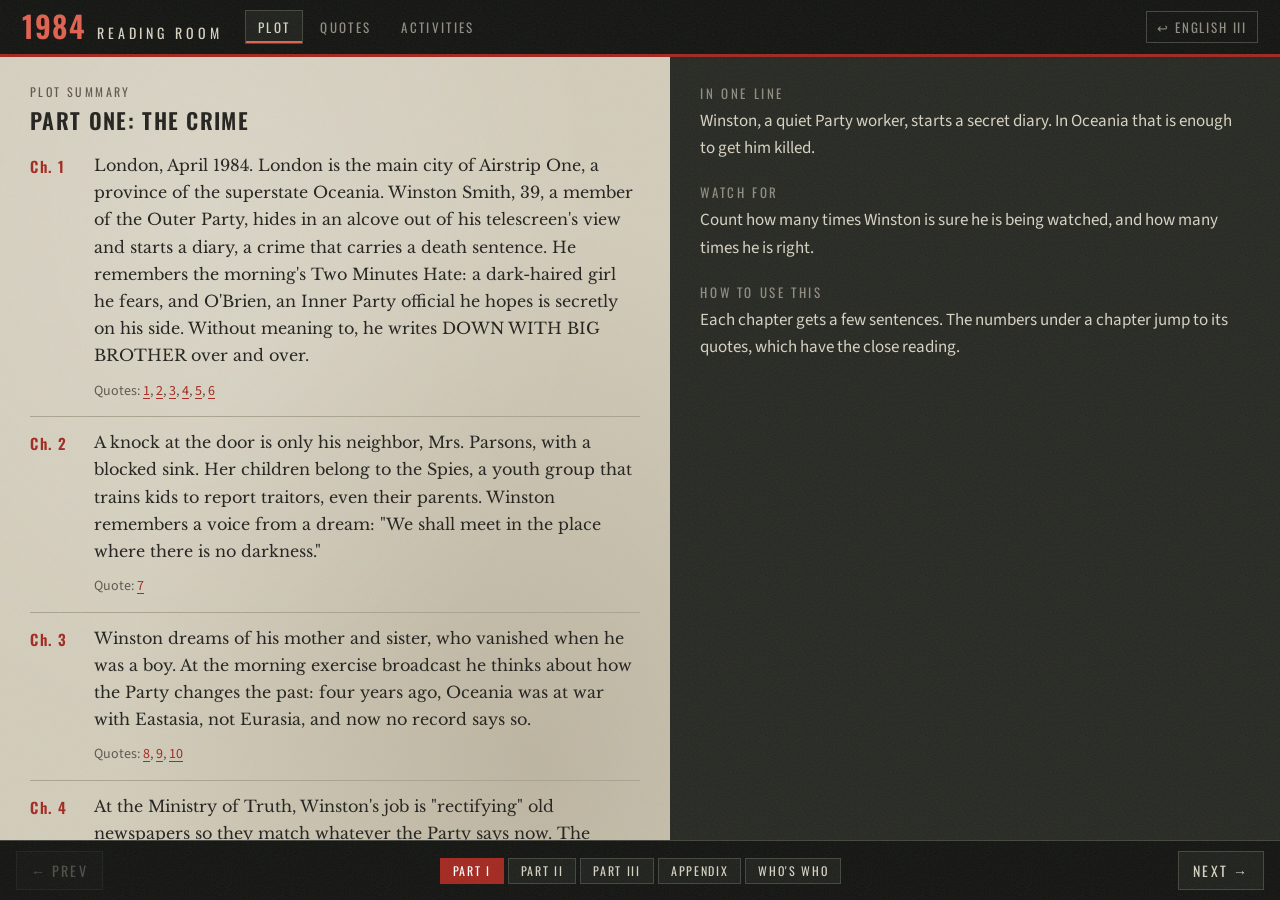
==== 1984/index.html @ 19bc7008 "English III: 1984 reading room as live 1984/index.html exactly as caseyenglish3.netlify.app serves i" ====
<!doctype html>
<html lang="en">
<head>
<meta charset="utf-8">
<meta name="viewport" content="width=device-width, initial-scale=1">
<title>1984: Reading Room</title>
<link rel="preconnect" href="https://fonts.googleapis.com">
<link rel="preconnect" href="https://fonts.gstatic.com" crossorigin>
<link href="https://fonts.googleapis.com/css2?family=Oswald:wght@400;600&family=Libre+Baskerville:ital@0;1&family=Source+Sans+3:wght@400;600&display=swap" rel="stylesheet">
<style>
  :root {
    --black: #121310;
    --dark: #1e201b;
    --panel: #262822;
    --rule: #43463d;
    --paper: #d3cdbb;
    --paper-lite: #e4dfd0;
    --paper-ink: #22211d;
    --paper-dim: #5c584c;
    --paper-rule: #aaa38f;
    --text: #d8d3c3;
    --muted: #8f8c80;
    --red: #a3271f;
    --red-lit: #e2604f;
    --steel: #8aa0ad;
    --ok: #3d6b45;
    --head: "Oswald", "Arial Narrow", Impact, sans-serif;
    --serif: "Libre Baskerville", Georgia, serif;
    --sans: "Source Sans 3", system-ui, sans-serif;
  }
  * { box-sizing: border-box; }
  html, body { margin: 0; height: 100%; }
  body {
    background: var(--black); color: var(--text); font-family: var(--sans);
    display: flex; flex-direction: column; height: 100vh; overflow: hidden;
  }
  body::after {
    content: ""; position: fixed; inset: 0; pointer-events: none; z-index: 10; opacity: .09;
    background-image: url("data:image/svg+xml,%3Csvg xmlns='http://www.w3.org/2000/svg' width='160' height='160'%3E%3Cfilter id='n'%3E%3CfeTurbulence type='fractalNoise' baseFrequency='.9' numOctaves='3' stitchTiles='stitch'/%3E%3C/filter%3E%3Crect width='100%25' height='100%25' filter='url(%23n)'/%3E%3C/svg%3E");
  }
  header {
    display: flex; align-items: center; gap: 10px 22px; flex-wrap: wrap;
    padding: 10px 22px; background: var(--black); border-bottom: 3px solid var(--red);
  }
  header h1 { margin: 0; display: flex; align-items: baseline; gap: 12px; font-weight: 400; }
  header h1 .yr { font: 600 30px/1 var(--head); color: var(--red-lit); letter-spacing: .04em; }
  header h1 .sub { font: 400 14px var(--head); letter-spacing: .28em; text-transform: uppercase; color: var(--text); }
  .tabs { display: flex; gap: 4px; }
  .tabs button {
    font: 400 13px var(--head); letter-spacing: .18em; text-transform: uppercase;
    color: var(--muted); background: none; border: 1px solid transparent; padding: 6px 12px; cursor: pointer;
  }
  .tabs button:hover { color: var(--text); }
  .tabs button[aria-selected="true"] { color: var(--text); border-color: var(--rule); background: var(--dark); box-shadow: inset 0 -2px 0 var(--red-lit); }
  header .loc { font: 400 14px var(--head); letter-spacing: .12em; text-transform: uppercase; color: var(--muted); }
  header .who { font: 400 14px var(--head); letter-spacing: .12em; text-transform: uppercase; color: var(--steel); }
  header .count { margin-left: auto; font: 400 14px var(--head); letter-spacing: .12em; color: var(--muted); }
  header .back { font: 400 13px var(--head); letter-spacing: .14em; text-transform: uppercase; color: var(--muted); text-decoration: none; border: 1px solid var(--rule); padding: 5px 10px; }
  header .back:hover { color: var(--text); border-color: var(--red-lit); }
  main { flex: 1; min-height: 0; display: grid; grid-template-columns: 1.1fr 1fr; }
  .col { overflow-y: auto; padding: 26px 30px; }
  .left {
    background: var(--paper); color: var(--paper-ink);
    background-image: radial-gradient(ellipse at 30% 20%, rgba(255,255,255,.18), transparent 60%),
                      radial-gradient(ellipse at 80% 90%, rgba(90,70,40,.18), transparent 55%);
    font-family: var(--serif); font-size: 17.5px; line-height: 1.75;
  }
  .left p { margin: 0 0 14px; }
  .left blockquote { margin: 0 0 14px 20px; padding-left: 14px; border-left: 3px solid var(--paper-rule); font-style: italic; }
  .left h2 { font: 600 22px var(--head); letter-spacing: .06em; text-transform: uppercase; margin: 0 0 16px; color: var(--paper-ink); }
  .left .kicker { font: 400 12px var(--head); letter-spacing: .2em; text-transform: uppercase; color: var(--paper-dim); margin: 0 0 4px; }
  .left .ref { color: var(--red); }
  .screen {
    position: relative; margin: 0 auto 22px; width: fit-content; max-width: 100%;
    padding: 12px; background: #181915; border-radius: 14px;
    box-shadow: inset 0 0 0 2px #33352e, 0 6px 18px rgba(0,0,0,.35);
  }
  .screen img { display: block; max-width: 100%; max-height: 38vh; border-radius: 8px; }
  .screen::after {
    content: ""; position: absolute; inset: 12px; border-radius: 8px; pointer-events: none;
    background: repeating-linear-gradient(to bottom, rgba(0,0,0,.10) 0 1px, transparent 1px 3px);
    box-shadow: inset 0 0 40px rgba(0,0,0,.45);
  }
  /* plot */
  .chap { display: grid; grid-template-columns: 52px 1fr; gap: 0 12px; padding: 12px 0; border-top: 1px solid var(--paper-rule); }
  .chap:first-of-type { border-top: 0; padding-top: 0; }
  .chap .cn { font: 600 15px var(--head); letter-spacing: .1em; color: var(--red); padding-top: 3px; }
  .chap p { margin: 0 0 4px; font-size: 16px; line-height: 1.7; }
  .chap .qs { font-family: var(--sans); font-size: 14px; color: var(--paper-dim); }
  .ppl dt { font: 600 15px var(--head); letter-spacing: .08em; text-transform: uppercase; margin-top: 12px; }
  .ppl dd { margin: 0; font-size: 16px; line-height: 1.6; }
  /* activities */
  .circle { display: block; margin: -6px auto 6px; width: 100%; max-width: 205px; height: auto; }
  .circle .node { cursor: pointer; }
  .circle .node circle { fill: var(--paper-lite); stroke: var(--paper-dim); stroke-width: 1.5; }
  .circle .node.done circle { fill: #c9c2ae; }
  .circle .node.on circle { fill: var(--red); stroke: var(--red); }
  .circle .node text { font: 600 12px var(--head); fill: var(--paper-ink); letter-spacing: .06em; pointer-events: none; }
  .circle .node.on text.num { fill: #fff; }
  .circle .axis { font: 400 10px var(--head); letter-spacing: .2em; fill: var(--paper-dim); }
  .card { background: var(--paper-lite); border: 1px solid var(--paper-rule); padding: 12px 16px; margin-bottom: 12px; }
  .card h3 { font: 600 18px var(--head); letter-spacing: .08em; text-transform: uppercase; margin: 0 0 4px; }
  .card .plain { font-family: var(--sans); font-size: 15px; color: var(--paper-dim); margin: 0 0 10px; }
  .card .prompt { font-size: 16px; margin: 0 0 8px; }
  textarea, input[type="text"] {
    width: 100%; font: 16px/1.5 var(--sans); color: var(--paper-ink); background: #f3efe4;
    border: 1px solid var(--paper-rule); padding: 8px 10px; border-radius: 0;
  }
  textarea { min-height: 76px; resize: vertical; }
  .row { display: flex; gap: 8px; align-items: center; flex-wrap: wrap; margin-top: 8px; }
  .btn {
    font: 400 13px var(--head); letter-spacing: .14em; text-transform: uppercase;
    color: var(--paper-ink); background: transparent; border: 1px solid var(--paper-ink); padding: 6px 12px; cursor: pointer;
  }
  .btn:hover { background: var(--paper-ink); color: var(--paper-lite); }
  .reveal { font-size: 15.5px; line-height: 1.65; border-left: 3px solid var(--red); padding: 4px 0 4px 12px; margin-top: 10px; }
  .fb { font-family: var(--sans); font-size: 15px; }
  .fb.ok { color: var(--ok); font-weight: 600; }
  .fb.no { color: var(--red); }
  .en { font-style: italic; margin: 0 0 6px; }
  .copied { font-family: var(--sans); font-size: 14px; color: var(--ok); }
  /* notes */
  .notes { background: var(--panel); font-size: 17px; line-height: 1.6; }
  .note { margin-bottom: 20px; }
  .note h2 { font: 400 13px var(--head); letter-spacing: .2em; text-transform: uppercase; color: var(--muted); margin: 0 0 5px; }
  .note p { margin: 0 0 8px; }
  .note em, .note b { color: #ece7d6; }
  .note.lens { border-left: 3px solid var(--steel); padding-left: 14px; }
  .note.lens h2 { color: var(--steel); }
  .note.extra blockquote { margin: 6px 0 8px; padding: 2px 0 2px 14px; border-left: 3px solid var(--rule); font-family: var(--serif); font-size: 15px; line-height: 1.7; }
  .note dl { margin: 0; }
  .note dt { font-weight: 600; color: #ece7d6; margin-top: 8px; }
  .note dd { margin: 0; }
  .go { display: block; border: 1px solid var(--rule); padding: 10px 14px; margin-bottom: 10px; color: var(--text); text-decoration: none; }
  .go:hover { border-color: var(--red-lit); }
  .go b { display: block; font: 400 14px var(--head); letter-spacing: .12em; text-transform: uppercase; color: var(--red-lit); margin-bottom: 2px; }
  .go span { font-size: 15.5px; }
  .ref {
    color: var(--red-lit); background: none; border: 0; padding: 0; font: inherit;
    cursor: pointer; text-decoration: underline; text-underline-offset: 3px;
  }
  nav {
    display: flex; align-items: center; gap: 12px; padding: 10px 16px;
    background: var(--black); border-top: 1px solid var(--rule);
  }
  nav .step {
    font: 400 14px var(--head); letter-spacing: .15em; text-transform: uppercase;
    padding: 8px 14px; color: var(--text); background: var(--dark); border: 1px solid var(--rule); cursor: pointer;
  }
  nav .step:hover:not(:disabled) { border-color: var(--red-lit); }
  nav .step:disabled { opacity: .3; cursor: default; }
  .strip { flex: 1; display: flex; flex-wrap: wrap; gap: 6px 14px; justify-content: center; }
  .strip .grp { display: flex; flex-wrap: wrap; gap: 4px; align-items: center; }
  .strip .part { font: 400 11px var(--head); letter-spacing: .18em; text-transform: uppercase; color: var(--muted); margin-right: 4px; }
  .strip button {
    min-width: 28px; height: 26px; font: 400 12px var(--head); color: var(--text);
    border: 1px solid var(--rule); background: var(--dark); cursor: pointer; padding: 0 6px;
  }
  .strip button.wide { padding: 0 12px; letter-spacing: .14em; text-transform: uppercase; }
  .strip button:hover { border-color: var(--red-lit); }
  .strip button[aria-current="true"] { background: var(--red); border-color: var(--red); color: #fff; }
  .strip button.has-img { box-shadow: inset 0 -2px 0 var(--steel); }
  button:focus-visible, a:focus-visible, textarea:focus-visible, input:focus-visible { outline: 2px solid var(--red-lit); outline-offset: 2px; }
  @media (max-width: 800px) {
    body { height: auto; overflow: auto; }
    .circle { max-width: 300px; }
    header { padding: 10px 16px; gap: 6px 14px; }
    .tabs { order: 5; flex-basis: 100%; }
    main { grid-template-columns: 1fr; }
    .col { overflow: visible; padding: 20px 16px; }
    .left { font-size: 16.5px; }
    .screen img { max-height: none; }
    nav { flex-wrap: wrap; }
    .strip { order: 3; flex-basis: 100%; }
    nav .next { margin-left: auto; }
  }
</style>
</head>
<body>
<header>
  <h1><span class="yr">1984</span><span class="sub">Reading Room</span></h1>
  <div class="tabs" role="tablist">
    <button role="tab" data-view="plot">Plot</button>
    <button role="tab" data-view="quotes">Quotes</button>
    <button role="tab" data-view="acts">Activities</button>
  </div>
  <span class="loc" id="loc"></span>
  <span class="who" id="who"></span>
  <span class="count" id="count"></span>
  <a class="back" href="../">&#8617; English III</a>
</header>
<main>
  <section class="col left" id="left" aria-live="polite"></section>
  <section class="col notes" id="notes"></section>
</main>
<nav>
  <button class="step prev" id="prev">&larr; Prev</button>
  <div class="strip" id="strip"></div>
  <button class="step next" id="next">Next &rarr;</button>
</nav>

<script>
const P1 = "Part One", P2 = "Part Two", P3 = "Part Three";
const Q = [
{ part: P1, loc: "Part One, Chapter 1",
  q: [`It was a bright cold day in April, and the clocks were striking thirteen. Winston Smith, his chin nuzzled into his breast in an effort to escape the vile wind, slipped quickly through the glass doors of Victory Mansions, though not quickly enough to prevent a swirl of gritty dust from entering along with him.`],
  ctx: `The novel's first sentence. Clocks in 1940s Britain struck up to twelve, so a clock striking thirteen tells you on line one that something is wrong. "Smith" is the most common surname in England: Winston is an everyman. Orwell's working title was <em>The Last Man in Europe</em>.`,
  think: `April is the month of spring and new life. Chaucer opens <em>The Canterbury Tales</em> with April showers and people setting out on pilgrimage. Orwell's April is "cold," with a "vile wind" and "gritty dust." What is he promising you about this story?`,
  see: [2, 37] },

{ part: P1, loc: "Part One, Chapter 1",
  q: [`The hallway smelt of boiled cabbage and old rag mats. At one end of it a coloured poster, too large for indoor display, had been tacked to the wall. It depicted simply an enormous face, more than a metre wide: the face of a man of about forty-five, with a heavy black moustache and ruggedly handsome features.`],
  ctx: `This is Big Brother. A line later we learn the caption: BIG BROTHER IS WATCHING YOU. The eyes seem to follow you wherever you stand. Many readers see Stalin in the heavy black moustache.`,
  think: `Notice the two halves: a hallway that stinks of cabbage, and a giant handsome face. "Ruggedly handsome" is the poster's own sales pitch leaking into the narration. No one in the novel ever meets Big Brother. What does a leader need, if he only has to be a face?`,
  extra: `The TV show <em>Big Brother</em> (first aired in the Netherlands in 1999) took its name from this poster. On that show, being watched is the prize.`,
  img: { src: "[data-uri]", alt: "Winston peers into a rain-streaked junk shop window. A poster beside him reads THE CONDUCTOR IS WATCHING YOU above the three Party slogans." },
  see: [7, 37] },

{ part: P1, loc: "Part One, Chapter 1",
  q: [`The Ministry of Truth — Minitrue, in Newspeak... was startlingly different from any other object in sight. It was an enormous pyramidal structure of glittering white concrete, soaring up, terrace after terrace, 300 metres into the air. From where Winston stood it was just possible to read, picked out on its white face in elegant lettering, the three slogans of the Party:`,
      `WAR IS PEACE<br>FREEDOM IS SLAVERY<br>IGNORANCE IS STRENGTH`],
  ctx: `The Party's three slogans. Each one welds two opposites together. Newspeak is the Party's invented language (see 38).`,
  think: `Each slogan is doublethink (see 10) in three words. Pick one and try to defend it from the Party's side. What would have to be true for war to feel like peace? Goldstein's book gives the Party's real answer in 22.`,
  lens: { name: `Orwell, "Politics and the English Language" (1946)`,
    text: `Two years before writing this scene, Orwell wrote that political language "is designed to make lies sound truthful and murder respectable, and to give an appearance of solidity to pure wind." The slogans carry that idea as far as it can go, carved in stone thirty storeys high.` },
  img: { src: "[data-uri]", alt: "Winston at his window. Outside, a grey pyramid ministry carries a huge BIG BROTHER IS WATCHING YOU poster and the three slogans; a telescreen glows in the corner." },
  see: [10, 22, 38] },

{ part: P1, loc: "Part One, Chapter 1",
  q: [`The Ministry of Truth contained, it was said, three thousand rooms above ground level... Scattered about London there were just three other buildings of similar appearance and size... They were the homes of the four Ministries between which the entire apparatus of government was divided. The Ministry of Truth, which concerned itself with news, entertainment, education, and the fine arts. The Ministry of Peace, which concerned itself with war. The Ministry of Love, which maintained law and order. And the Ministry of Plenty, which was responsible for economic affairs.`],
  ctx: `Each name is the opposite of the job. Truth makes lies. Peace makes war. Love runs police and torture. Plenty manages shortages. Their Newspeak names: Minitrue, Minipax, Miniluv, Miniplenty. Orwell's model for Minitrue is widely taken to be Senate House in London, home of Britain's wartime Ministry of Information.`,
  think: `A name that says the opposite of what a thing does works best when nobody laughs at it. Can you find a real organization, product, or law whose name points away from what it does?`,
  see: [3, 5] },

{ part: P1, loc: "Part One, Chapter 1",
  q: [`The Ministry of Love was the really frightening one. There were no windows in it at all... It was a place impossible to enter except on official business, and then only by penetrating through a maze of barbed-wire entanglements, steel doors, and hidden machine-gun nests. Even the streets leading up to its outer barriers were roamed by gorilla-faced guards in black uniforms, armed with jointed truncheons.`],
  ctx: `Truncheons are police clubs. The Ministry of Love holds and breaks prisoners. Winston ends up inside it in Part Three.`,
  think: `The other ministries lie with their names. This building tells the truth with its looks: no windows, barbed wire, guns. Why would the Party let one building look exactly as frightening as it is?`,
  see: [4, 29, 36] },

{ part: P1, loc: "Part One, Chapter 1",
  q: [`The horrible thing about the Two Minutes Hate was not that one was obliged to act a part, but that it was impossible to avoid joining in. Within thirty seconds any pretense was always unnecessary. A hideous ecstasy of fear and vindictiveness, a desire to kill, to torture, to smash faces in with a sledge hammer, seemed to flow through the whole group of people like an electric current, turning one even against one's will into a grimacing, screaming lunatic. And yet the rage that one felt was an abstract, undirected emotion which could be switched from one object to another like the flame of a blowlamp.`],
  ctx: `The Two Minutes Hate is a daily ritual. Party members watch a film of Emmanuel Goldstein, the Party's great enemy, and scream at the screen. "Vindictiveness" means the wish for revenge. A blowlamp is a blowtorch.`,
  think: `The horror is not that people fake the hate. It is that they can't help feeling it. And the rage is "undirected": it can be aimed at anyone. In Part Two, a speaker at Hate Week switches the enemy from Eurasia to Eastasia in the middle of a sentence, and the crowd switches with him.`,
  lens: { name: `Herman and Chomsky, <em>Manufacturing Consent</em> (1988)`,
    text: `Their "propaganda model" names five filters that shape the news. The fifth was anticommunism: a ready-made enemy that unites people and shuts down debate. Later editions widened it to any official enemy. The Hate is that filter with the news stripped away: just the enemy, and the feeling.` },
  see: [8, 22] },

{ part: P1, loc: "Part One, Chapter 2",
  q: [`Like an answer, the three slogans on the white face of the Ministry of Truth came back to him: WAR IS PEACE, FREEDOM IS SLAVERY, IGNORANCE IS STRENGTH. ... On coins, on stamps, on the covers of books, on banners, on posters, and on the wrappings of a cigarette packet — everywhere. Always the eyes watching you and the voice enveloping you. Asleep or awake, working or eating, indoors or out of doors, in the bath or in bed — no escape. Nothing was your own except the few cubic centimetres inside your skull.`],
  ctx: `Winston is looking at a coin stamped with the slogans and Big Brother's face. Every Party member's home has a telescreen, a TV that also watches and listens.`,
  think: `"Nothing was your own except the few cubic centimetres inside your skull." Hold onto this line. In Part Three, O'Brien sets out to take even that (see 31).`,
  see: [3, 24, 31] },

{ part: P1, loc: "Part One, Chapter 3",
  q: [`Oceania was at war with Eurasia: therefore Oceania had always been at war with Eurasia. The enemy of the moment always represented absolute evil, and it followed that any past or future agreement with him was impossible.`],
  ctx: `Oceania is Winston's country; Britain is a province of it called Airstrip One. Oceania is always at war with one of the other two superstates, Eurasia or Eastasia. Winston remembers that only four years ago Oceania was allied with Eurasia. The records now say otherwise.`,
  think: `Look at the word "therefore." It treats a fact about today as proof of a fact about the past. That one word is the Party's whole method.`,
  lens: { name: `Orwell, "Notes on Nationalism" (1945)`,
    text: `"The nationalist not only does not disapprove of atrocities committed by his own side, but he has a remarkable capacity for not even hearing about them." Oceania's citizens have the same gift for not hearing, applied to their own memories.` },
  img: { src: "[data-uri]", alt: "Officers gather at a war map marked Oceania, Eurasia, and Eastasia. Beside it, a figure in a conductor's cap chalks OCEANIA HAS ALWAYS BEEN AT WAR WITH EASTASIA on a blackboard." },
  see: [6, 9, 22] },

{ part: P1, loc: "Part One, Chapter 3",
  q: [`And if all others accepted the lie which the Party imposed — if all records told the same tale — then the lie passed into history and became truth. “Who controls the past,” ran the Party slogan, “controls the future: who controls the present controls the past.” And yet the past, though of its nature alterable, never had been altered. Whatever was true now was true from everlasting to everlasting. It was quite simple. All that was needed was an unending series of victories over your own memory. “Reality control,” they called it: in Newspeak, “doublethink.”`],
  ctx: `Winston's job at the Ministry of Truth is rewriting old newspapers to match whatever the Party says now. The old versions go down the "memory hole" to be burned.`,
  think: `The trick only works "if all records told the same tale." So one surviving record could break it. Winston once held such a record: a photo proving three "traitors" were not where their confessions said they were. He destroyed it.`,
  lens: { name: `Hannah Arendt, "Truth and Politics" (1967)`,
    text: `Arendt tells of the French leader Clemenceau, asked what future historians would say about who started World War I. He answered that he didn't know, "but I know for certain that they will not say Belgium invaded Germany." Some facts are stubborn. Arendt's point: erasing one would take a power that controls every record in the world. That is the power the Party claims.` },
  see: [10, 14, 17] },

{ part: P1, loc: "Part One, Chapter 3",
  q: [`To know and not to know, to be conscious of complete truthfulness while telling carefully constructed lies, to hold simultaneously two opinions which cancelled out, knowing them to be contradictory and believing in both of them, to use logic against logic, to repudiate morality while laying claim to it, to believe that democracy was impossible and that the Party was the guardian of democracy, to forget whatever it was necessary to forget, then to draw it back into memory again at the moment when it was needed, and then promptly to forget it again: and above all, to apply the same process to the process itself.`],
  ctx: `The novel's fullest definition of doublethink. It comes a few lines after quote 9. "Repudiate" means reject.`,
  think: `Read the last clause: "apply the same process to the process itself." Doublethink must hide from itself. You have to forget that you chose to forget. That is recursion: a rule applied to its own workings. It's also why doublethink is so hard to catch from the inside.`,
  lens: { name: `Arendt, <em>The Origins of Totalitarianism</em> (1951)`,
    text: `"The ideal subject of totalitarian rule is not the convinced Nazi or the convinced Communist, but people for whom the distinction between fact and fiction... and the distinction between true and false... no longer exist." Doublethink is the training program for that person.` },
  see: [3, 9, 27] },

{ part: P1, loc: "Part One, Chapter 7",
  q: [`It was not necessary to know much. So long as they [the proles] continued to work and breed, their other activities were without importance. Left to themselves, like cattle turned loose upon the plains of Argentina, they had reverted to a style of life that appeared to be natural to them, a sort of ancestral pattern. They were born, they grew up in the gutters, they went to work at twelve, they passed through a brief blossoming-period of beauty and sexual desire, they married at twenty, they were middle-aged at thirty, they died, for the most part, at sixty. Heavy physical work, the care of home and children, petty quarrels with neighbours, films, football, beer, and above all, gambling, filled up the horizon of their minds. To keep them in control was not difficult.`],
  ctx: `"Proles" is short for proletariat, the working class. They make up 85 percent of Oceania. Winston writes in his diary, "If there is hope, it lies in the proles."`,
  think: `Whose voice is this? Not Orwell's. It is the Party's view of the proles, filtered through Winston's thinking. "Like cattle" is the Party's contempt. Watch whether Winston keeps this view (see 18).`,
  lens: { name: `Noam Chomsky, on sports`,
    text: `Chomsky has pointed out that people who follow sports bring expert knowledge and sharp argument to it, while being told that politics is too complicated for them. The proles' football and lottery work the same way: real intelligence, aimed at things that can't threaten anyone.` },
  see: [12, 13, 18] },

{ part: P1, loc: "Part One, Chapter 7",
  q: [`It was not desirable that the proles should have strong political feelings. All that was required of them was a primitive patriotism which could be appealed to whenever it was necessary to make them accept longer working-hours or shorter rations.`],
  ctx: `Same passage as 11. "Primitive" here means simple and unthinking.`,
  think: `Notice when the Party uses patriotism: when it needs people to accept "longer working-hours or shorter rations." Patriotism here is a tool for getting people to accept losses. When do leaders today appeal to love of country, and what are they asking people to give up at that moment?`,
  see: [11, 13] },

{ part: P1, loc: "Part One, Chapter 7",
  q: [`Even when they became discontented, as they sometimes did, their discontent led nowhere, because being without general ideas, they could only focus it on petty specific grievances. The larger evils invariably escaped their notice.`],
  ctx: `Same passage as 11 and 12. A grievance is a complaint.`,
  think: `The proles do complain, but only about small, specific things: a broken pipe, a short ration. Without "general ideas," they can't connect the small problems to the system that causes them, so the anger stays small.`,
  lens: { name: `Chomsky, <em>The Common Good</em> (1998)`,
    text: `"The smart way to keep people passive and obedient is to strictly limit the spectrum of acceptable opinion, but allow very lively debate within that spectrum." The proles get lively debate about small things.` },
  see: [11, 28] },

{ part: P1, loc: "Part One, Chapter 7",
  q: [`He took out of the drawer a copy of a children's history textbook which he had borrowed from Mrs Parsons, and began copying a passage into the diary:`,
      `<blockquote><p>In the old days (it ran), before the glorious Revolution, London was not the beautiful city that we know today. It was a dark, dirty, miserable place where hardly anybody had enough to eat and where hundreds and thousands of poor people had no boots on their feet and not even a roof to sleep under. Children no older than you had to work twelve hours a day for cruel masters who flogged them with whips if they worked too slowly and fed them on nothing but stale breadcrusts and water. But in among all this terrible poverty there were just a few great big beautiful houses that were lived in by rich men who had as many as thirty servants to look after them. These rich men were called capitalists.</p><p>The capitalists owned everything in the world, and everyone else was their slave. They owned all the land, all the houses, all the factories, and all the money. If anyone disobeyed them they could throw them into prison, or they could take his job away and starve him to death. When any ordinary person spoke to a capitalist he had to cringe and bow to him, and take off his cap and address him as “Sir.”</p></blockquote>`],
  ctx: `Winston copies this into his secret diary. He is testing the Party's history against his own memory. The indented part is the textbook's voice, written for children.`,
  think: `Much of this is not invented. Children did work long hours in Victorian factories. The lie is in the comparison: life was worse then, so it must be better now. No one alive can check. A text can be accurate sentence by sentence and still mislead.`,
  lens: { name: `W.E.B. Du Bois, "The Propaganda of History" (1935)`,
    text: `The last chapter of Du Bois's <em>Black Reconstruction in America</em> shows how history books of his day told the story of Reconstruction to serve white supremacy. His question fits here: who wrote the textbook, and what did they need children to believe?` },
  see: [9] },

{ part: P1, loc: "Part One, Chapter 7",
  q: [`The ideal set up by the Party was something huge, terrible, and glittering — a world of steel and concrete, of monstrous machines and terrifying weapons — a nation of warriors and fanatics, marching forward in perfect unity, all thinking the same thoughts and shouting the same slogans, perpetually working, fighting, triumphing, persecuting — three hundred million people all with the same face.`],
  ctx: `Winston sets this ideal beside the real London around him: rotting houses, bad food, shortages, and the smell of boiled cabbage (see 2).`,
  think: `The ideal is all motion and no destination: "working, fighting, triumphing, persecuting." It never says what any of it is for. O'Brien supplies the answer in 34. And "three hundred million people all with the same face": whose face?`,
  see: [2, 34, 35] },

{ part: P1, loc: "Part One, Chapter 7",
  q: [`The Party told you to reject the evidence of your eyes and ears. It was their final, most essential command. His heart sank as he thought of the enormous power arrayed against him...`],
  ctx: `Just before this, Winston predicts that one day the Party will announce that two and two make five, and everyone will have to believe it.`,
  think: `Why "final" and "most essential"? Because every other command depends on it. If you trust your own eyes, every lie can be caught. If you don't, none can.`,
  lens: { name: `Chomsky, "Orwell's problem" (1986)`,
    text: `In <em>Knowledge of Language</em>, Chomsky named "Orwell's problem": how do we know so little, given that we have so much evidence? It is the question this passage raises. How do people come to doubt what is right in front of them?` },
  see: [17, 30] },

{ part: P1, loc: "Part One, Chapter 7",
  q: [`Freedom is the freedom to say that two plus two make four. If that is granted, all else follows.`],
  ctx: `Winston writes this in his secret diary. It is his creed, the last line of Part One, Chapter 7.`,
  think: `Winston picks the simplest truth he can find. If the Party can make him deny 2 + 2 = 4, it can make him deny anything. Track this sum: O'Brien attacks it in 30, and in the last chapter Winston traces "2+2=5" in the dust on a café table.`,
  lens: { name: `Bertrand Russell, <em>Principia Mathematica</em> (1910 to 1913)`,
    text: `Russell and Alfred North Whitehead spent hundreds of pages building up from pure logic before they could prove that 1 + 1 = 2. Their point: arithmetic rests on logic, not on anyone's say-so. O'Brien claims the reverse: truth rests on the Party's say-so.` },
  img: { src: "[data-uri]", alt: "Winston crouches in a bare alcove, writing in his diary, while a face watches from the telescreen behind him. A bottle of Victory Gin stands on the table." },
  see: [16, 30] },

{ part: P2, loc: "Part Two, Chapter 7",
  q: [`It would not have occurred to her [his mother] that an action which is ineffectual thereby becomes meaningless. If you loved someone, you loved him and when you had nothing else to give, you still gave him love. When the last of the chocolate was gone, his mother had clasped the child in her arms. It was no use, it changed nothing, it did not produce more chocolate, it did not avert the child's death or her own; but it seemed natural for her to do it. The refugee woman in the boat had also covered the little boy with her arm, which was no more use against the bullets than a sheet of paper. The terrible thing that the Party had done was to persuade you that mere impulses, mere feelings, were of no account, while at the same time robbing you of all power over the material world. When once you were in the grip of the Party, what you felt or did not feel, what you did or refrained from doing, made literally no difference. Whatever happened you vanished, and neither you nor your actions were ever heard of again. You were lifted clean out of the stream of history. And yet to the people of only two generations ago, this would not have seemed all-important, because they were not attempting to alter history. They were governed by private loyalties which they did not question. What mattered were individual relationships, and a completely helpless gesture, an embrace, a tear, a word spoken to a dying man, could have value in itself. The proles, it suddenly occurred to him, had remained in this condition. They were not loyal to a party or a country or an idea, they were loyal to one another. For the first time in his life he did not despise the proles or think of them merely as an inert force which would one day spring to life and regenerate the world. The proles had stayed human.`],
  ctx: `Winston remembers his mother, who vanished when he was a boy. The family was starving, and young Winston grabbed his little sister's share of the chocolate and ran. The "refugee woman in the boat" is from a war film Winston described in his diary in Part One. "Ineffectual" means useless.`,
  think: `The Party teaches that a gesture that changes nothing means nothing. Winston finds the opposite: his mother's hug could not save the child, and that is why it matters. Set his new view of the proles against quote 11.`,
  lens: { name: `Albert Camus, <em>The Myth of Sisyphus</em> (1942)`,
    text: `Sisyphus is doomed to roll a boulder up a hill forever, and it always rolls back down. Camus ends: "One must imagine Sisyphus happy." An act that changes nothing, chosen freely, can be the most human thing a person does.` },
  img: { src: "[data-uri]", alt: "Winston walks through a crowded, rainy prole street past a stall selling chocolates and books. An old woman and a small boy walk behind him." },
  see: [11, 28, 37] },

{ part: P2, loc: "Part Two, Chapter 9", who: `From Goldstein's book`,
  q: [`Moreover, the labour of the exploited peoples round the Equator is not really necessary to the world's economy. They add nothing to the wealth of the world, since whatever they produce is used for purposes of war, and the object of waging a war is always to be in a better position in which to wage another war. By their labour the slave populations allow the tempo of continuous warfare to be speeded up. But if they did not exist, the structure of world society, and the process by which it maintains itself, would not be essentially different. The primary aim of modern warfare (in accordance with the principles of DOUBLETHINK, this aim is simultaneously recognized and not recognized by the directing brains of the Inner Party) is to use up the products of the machine without raising the general standard of living.`],
  ctx: `From the banned book <em>The Theory and Practice of Oligarchical Collectivism</em>, said to be by Emmanuel Goldstein, chapter "War is Peace." Winston reads it in secret. "Oligarchical collectivism" means rule by a small group in the name of everyone. O'Brien later says he helped write the book, so treat it as a source with its own agenda.`,
  think: `The book says war's real job is to destroy goods so ordinary people stay poor. Why would a well-fed, comfortable population be a danger to the Party? The book's answer: people with leisure and full stomachs learn to think.`,
  lens: { name: `David Graeber, "On the Phenomenon of Bullshit Jobs" (2013)`,
    text: `"The ruling class has figured out that a happy and productive population with free time on their hands is a mortal danger." Graeber argued that much pointless modern work survives for political reasons, not economic ones. Goldstein's book makes the same claim about war.` },
  see: [20, 21, 22] },

{ part: P2, loc: "Part Two, Chapter 9", who: `From Goldstein's book`,
  q: [`All rulers in all ages have tried to impose a false view of the world upon their followers...`],
  ctx: `The sentence goes on: rulers could not afford lies that weakened their armies. In a real war, you have to know how many tanks you have.`,
  think: `Cut off at "followers," this sentence says rulers always lie. Read in full, it says something more useful: reality used to set a limit on lying, because a lie about your weapons gets you beaten. What in your own life works as a reality check that lies can't get past?`,
  see: [21] },

{ part: P2, loc: "Part Two, Chapter 9", who: `From Goldstein's book`,
  q: [`War was a sure safeguard of sanity, and so far as the ruling classes were concerned it was probably the most important of all safeguards. While wars could be won or lost, no ruling class could be completely irresponsible. But when war becomes literally continuous, it also ceases to be dangerous. When war is continuous there is no such thing as military necessity. Technical progress can cease and the most palpable facts can be denied or disregarded.`],
  ctx: `Follows from 20. "Palpable" means obvious enough to touch.`,
  think: `Endless war removes the last reality check. If the war can never be won or lost, no lie about it can ever be tested. Compare Winston's diary in 17: 2 + 2 = 4 is the kind of fact that only survives while something forces people to respect it.`,
  see: [17, 20, 22] },

{ part: P2, loc: "Part Two, Chapter 9", who: `From Goldstein's book`,
  q: [`The war is waged by each ruling group against its own subjects, and the object of the war is not to make or prevent conquests of territory, but to keep the structure of society intact. The very word “war,” therefore, has become misleading. It would probably be accurate to say that by becoming continuous war has ceased to exist.`],
  ctx: `The end of the "War is Peace" chapter. This explains the first slogan from quote 3.`,
  think: `Each government's real enemy is its own people. War outside keeps order inside. Now reread "WAR IS PEACE." It is no longer a paradox; it is a job description.`,
  lens: { name: `James Burnham, <em>The Managerial Revolution</em> (1941)`,
    text: `Orwell drew on Burnham's prediction that the world would split into three super-states run by a class of managers. In "Second Thoughts on James Burnham" (1946), Orwell attacked Burnham for admiring power and siding with whoever looked like winning. Goldstein's book reads like Burnham with the admiration taken out.` },
  see: [3, 8, 19] },

{ part: P2, loc: "Part Two, Chapter 9", who: `From Goldstein's book`,
  q: [`The aim of the High is to remain where they are. The aim of the Middle is to change places with the High. The aim of the Low, when they have an aim — for it is an abiding characteristic of the Low that they are too much crushed by drudgery to be more than intermittently conscious of anything outside their daily lives — is to abolish all distinctions and create a society in which all men shall be equal.`],
  ctx: `From the chapter "Ignorance is Strength." Winston reads it second, though it comes first in the book. The book claims all history repeats one cycle: the Middle, using the Low, overthrows the High, then becomes the new High. "Drudgery" means dull, exhausting work.`,
  think: `In this cycle the Low never win; they just get new masters. Is the book describing history, or making the Party's rule look like a law of nature? Watch for words like "always" and "all ages."`,
  lens: { name: `Graeber and Wengrow, <em>The Dawn of Everything</em> (2021)`,
    text: `David Graeber and David Wengrow argue that early humans tried many ways of organizing society, some with no rulers at all, and often switched between them. They name three basic freedoms: to move away, to disobey, and to rebuild society on new terms. Goldstein's book says hierarchy is permanent. They say people have chosen otherwise before.` },
  see: [25, 26, 27] },

{ part: P2, loc: "Part Two, Chapter 9", who: `From Goldstein's book`,
  q: [`Part of the reason for this was that in the past no government had the power to keep its citizens under constant surveillance. The invention of print, however, made it easier to manipulate public opinion, and the film and the radio carried the process further. With the development of television, and the technical advance which made it possible to receive and transmit simultaneously on the same instrument, private life came to an end.`],
  ctx: `"This" points back to the book's claim that older tyrannies were mild by modern standards. They couldn't watch everyone. The telescreen is the "instrument" that receives and transmits at once.`,
  think: `The book lists the tools in order: print, film, radio, television. What would come next on that list? Is the device you'd add something people are forced to have, or something they choose?`,
  lens: { name: `Michel Foucault, <em>Discipline and Punish</em> (1975)`,
    text: `Foucault wrote about Jeremy Bentham's "panopticon," a prison where guards in a central tower can see every cell, but prisoners can't see the guards. Never knowing when they are watched, prisoners act as if they always are. Orwell put the same idea on page one: "There was of course no way of knowing whether you were being watched at any given moment."` },
  see: [7, 25] },

{ part: P2, loc: "Part Two, Chapter 9", who: `From Goldstein's book`,
  q: [`Every citizen, or at least every citizen important enough to be worth watching, could be kept for twenty-four hours a day under the eyes of the police and in the sound of official propaganda, with all other channels of communication closed. The possibility of enforcing not only complete obedience to the will of the State, but complete uniformity of opinion on all subjects, now existed for the first time.`],
  ctx: `Follows straight on from 24. "Uniformity" means sameness.`,
  think: `Look at the fine print: "every citizen important enough to be worth watching." Most prole homes have no telescreen. The Party watches its own members, the educated middle who could organize. Who gets watched tells you who the Party fears (see 23).`,
  see: [11, 23, 24] },

{ part: P2, loc: "Part Two, Chapter 9", who: `From Goldstein's book`,
  q: [`Ingsoc, which grew out of the earlier Socialist movement and inherited its phraseology, has in fact carried out the main item in the Socialist programme; with the result, foreseen and intended beforehand, that economic inequality has been made permanent.`],
  ctx: `Ingsoc is Newspeak for "English Socialism." The "main item" of socialism was ending private property. The book says the Party did that, but only so the Party could own everything as a group. "Phraseology" means way of talking.`,
  think: `Ingsoc kept socialism's words and dropped its goal, equality. The label stays; the meaning flips. Compare the Ministries in 4.`,
  lens: { name: `Orwell's 1949 letter to Francis Henson`,
    text: `Orwell was a democratic socialist. In a 1949 letter to an American union official, he wrote that the novel was not an attack on socialism but "a show-up of the perversions to which a centralised economy is liable." Readers on the right and the left have claimed the book ever since.` },
  see: [4, 23] },

{ part: P2, loc: "Part Two, Chapter 9", who: `From Goldstein's book`,
  q: [`If human equality is to be forever averted — if the High, as we have called them, are to keep their places permanently — then the prevailing mental condition must be controlled insanity.`],
  ctx: `"Averted" means prevented. The High are the ruling class (see 23).`,
  think: `The book admits the Party's way of thinking is a kind of madness, but a controlled one, with a purpose. "Controlled insanity" is doublethink (10) described from outside.`,
  see: [10, 23] },

{ part: P2, loc: "Part Two, Chapter 10",
  q: [`And the people under the sky were also very much the same — everywhere, all over the world, hundreds of thousands of millions of people just like this, people ignorant of one another's existence, held apart by walls of hatred and lies, and yet almost exactly the same — people who had never learned to think but who were storing up in their hearts and bellies and muscles the power that would one day overturn the world.`],
  ctx: `Winston watches a prole woman sing as she hangs laundry. "Also" points back to the sky, which Winston notes is the same over every country.`,
  think: `This hope sits next to quote 13, where prole anger "led nowhere." Both can't be fully right. Which one does the novel's ending (37) back up? Which does the appendix (38)?`,
  lens: { name: `Camus, <em>The Rebel</em> (1951)`,
    text: `For Camus, rebellion starts when one person's "no" becomes a bond with others. His formula: "I rebel, therefore we exist." Winston pictures billions of people "held apart by walls of hatred and lies." Camus's question is what turns a shared condition into a shared "we."` },
  see: [13, 18, 38] },

{ part: P3, loc: "Part Three, Chapter 2", who: `O'Brien to Winston`,
  q: [`You are here because you have failed in humility, in self-discipline. You would not make the act of submission which is the price of sanity. You preferred to be a lunatic, a minority of one. Only the disciplined mind can see reality, Winston. You believe that reality is something objective, external, existing in its own right. You also believe that the nature of reality is self-evident. When you delude yourself into thinking that you see something, you assume that everyone else sees the same thing as you. But I tell you, Winston, that reality is not external. Reality exists in the human mind, and nowhere else. Not in the individual mind, which can make mistakes, and in any case soon perishes: only in the mind of the Party, which is collective and immortal. Whatever the Party holds to be the truth, is truth. It is impossible to see reality except by looking through the eyes of the Party. That is the fact that you have got to relearn, Winston. It needs an act of self-destruction, an effort of the will. You must humble yourself before you can become sane.`],
  ctx: `Winston believed O'Brien was a secret rebel. He is an Inner Party official, and now Winston's torturer in the Ministry of Love. Later O'Brien calls his view "collective solipsism." Solipsism is the belief that only your own mind is real.`,
  think: `O'Brien turns the charge around: Winston is the "lunatic," the "minority of one." If everyone around you agreed on something you knew was false, how would you prove you were the sane one?`,
  lens: { name: `Graeber, <em>The Utopia of Rules</em> (2015)`,
    text: `Graeber describes "interpretive labor." People with less power must keep imagining how the powerful see things; the powerful never have to imagine the view from below. O'Brien demands that labor in total: Winston must see only "through the eyes of the Party."` },
  img: { src: "[data-uri]", alt: "In a bare cell, O'Brien leans over the seated Winston. Behind them, a figure in a conductor's cap reads Goldstein's book with his boots up on a table." },
  see: [9, 16, 17] },

{ part: P3, loc: "Part Three, Chapter 2", who: `Winston, then O'Brien`,
  q: [`“How can I help seeing what is in front of my eyes? Two and two are four.”`,
      `“Sometimes, Winston. Sometimes they are five. Sometimes they are three. Sometimes they are all of them at once. You must try harder. It is not easy to become sane.”`],
  ctx: `O'Brien holds up four fingers and asks how many Winston sees, raising the pain each time Winston says four.`,
  think: `O'Brien doesn't want Winston to say five. He wants him to see five. A lie spoken to stop the pain isn't enough for the Party.`,
  lens: { name: `Orwell, "Looking Back on the Spanish War" (1943)`,
    text: `Orwell fought in the Spanish Civil War and later saw newspapers report great battles where there had been no fighting. He wrote that "the very concept of objective truth is fading out of the world," and warned of a Leader who could declare that two and two are five. Six years later he gave the sum to O'Brien.` },
  see: [16, 17, 29] },

{ part: P3, loc: "Part Three, Chapter 2", who: `O'Brien`,
  q: [`When finally you surrender to us, it must be of your own free will. We do not destroy the heretic because he resists us: so long as he resists us we never destroy him. We convert him, we capture his inner mind, we reshape him. We burn all evil and all illusion out of him; we bring him over to our side, not in appearance, but genuinely, heart and soul. We make him one of ourselves before we kill him. It is intolerable to us that an erroneous thought should exist anywhere in the world, however secret and powerless it may be. Even in the instant of death we cannot permit any deviation. In the old days the heretic walked to the stake still a heretic, proclaiming his heresy, exulting in it. Even the victim of the Russian purges could carry rebellion locked up in his skull as he walked down the passage waiting for the bullet. But we make the brain perfect before we blow it out.`],
  ctx: `A heretic is someone who rejects official beliefs. The "Russian purges" were Stalin's arrests, show trials, and executions in the 1930s. "Erroneous" means mistaken.`,
  think: `Most tyrants settle for obedience. O'Brien wants agreement. Why would a regime with total power care what one prisoner thinks in the second before he dies? And "rebellion locked up in his skull": that is the space Winston thought was his own in 7.`,
  lens: { name: `Russell, <em>The Impact of Science on Society</em> (1952)`,
    text: `Russell warned that future rulers might use psychology on schoolchildren to produce "an unshakable conviction that snow is black." Russell pictured it done slowly, to children. O'Brien does it by force, to one grown man.` },
  see: [7, 32] },

{ part: P3, loc: "Part Three, Chapter 2", who: `O'Brien`,
  q: [`The command of the old despotisms was Thou Shalt Not. The command of the totalitarians was Thou Shalt. Our command is Thou Art. No one whom we bring to this place ever stands out against us. Everyone is washed clean.`],
  ctx: `"Thou shalt not" is the language of the Ten Commandments. A despotism is rule by one person with unchecked power. "Washed clean" sounds like baptism.`,
  think: `Three levels of control. The first forbids acts: "don't." The second demands acts: "do." The third defines who you are: "you are." When the state decides what you are, what is left to resist with?`,
  see: [31, 37] },

{ part: P3, loc: "Part Three, Chapter 3",
  q: [`He knew in advance what O'Brien would say. That the Party did not seek power for its own ends, but only for the good of the majority. That it sought power because men in the mass were frail cowardly creatures who could not endure liberty or face the truth, and must be ruled over and systematically deceived by others who were stronger than themselves. That the choice for mankind lay between freedom and happiness, and that, for the great bulk of mankind, happiness was better. That the Party was the eternal guardian of the weak, a dedicated sect doing evil that good might come, sacrificing its own happiness to that of others. The terrible thing, thought Winston, the terrible thing was that when O'Brien said this he would believe it. [...] What can you do, thought Winston, against the lunatic who is more intelligent than yourself, who gives your arguments a fair hearing, and then simply persists in his lunacy?`,
      `“You are ruling over us for our own good,” he said feebly. “You believe that human beings are not fit to govern themselves, and therefore —”`,
      `He started and almost cried out. A pang of pain had shot through his body. O'Brien had pushed the lever of the dial up to thirty-five.`,
      `“That was stupid, Winston, stupid!” he said. “You should know better than to say a thing like that.”`],
  ctx: `O'Brien has asked Winston why the Party wants power. The dial controls the pain.`,
  think: `Winston gives the Party the kindest excuse he can think of, and gets shocked for it. O'Brien doesn't want the comforting lie. He wants Winston to face the real reason (34).`,
  lens: { name: `Dostoevsky and Huxley`,
    text: `Winston's guess is the argument of the Grand Inquisitor in Dostoevsky's <em>The Brothers Karamazov</em> (1880): people can't bear freedom, so wise rulers trade it for bread and happiness. Aldous Huxley's <em>Brave New World</em> (1932) imagines that trade carried out. Huxley once taught Orwell French at Eton, and in 1949 he wrote to Orwell that the future would look more like Huxley's book than his.` },
  see: [34] },

{ part: P3, loc: "Part Three, Chapter 3", who: `O'Brien`,
  q: [`We know that no one ever seizes power with the intention of relinquishing it. Power is not a means; it is an end. One does not establish a dictatorship in order to safeguard a revolution; one makes the revolution in order to establish the dictatorship. The object of persecution is persecution. The object of torture is torture. The object of power is power.`],
  ctx: `"Relinquishing" means giving up. A means is a tool for reaching a goal; an end is the goal itself.`,
  think: `"The object of power is power." No higher goal, no excuse. This answers quote 15: the Party's ideal had no destination because power is the destination.`,
  lens: { name: `Russell, <em>Power: A New Social Analysis</em> (1938)`,
    text: `"The fundamental concept in social science is Power, in the same sense in which Energy is the fundamental concept in physics." Russell saw the love of power as one of the strongest human drives. O'Brien is that drive with every disguise removed.` },
  see: [15, 33, 35] },

{ part: P3, loc: "Part Three, Chapter 3", who: `O'Brien`,
  q: [`Do you begin to see, then, what kind of world we are creating? It is the exact opposite of the stupid hedonistic Utopias that the old reformers imagined. A world of fear and treachery and torment, a world of trampling and being trampled upon, a world which will grow not less but <em>more</em> merciless as it refines itself. Progress in our world will be progress towards more pain. The old civilizations claimed that they were founded on love or justice. Ours is founded upon hatred. In our world there will be no emotions except fear, rage, triumph, and self-abasement. Everything else we shall destroy — everything.`],
  ctx: `"Hedonistic" means devoted to pleasure. Utopias are imagined perfect societies. "Self-abasement" means making yourself low.`,
  think: `Every earlier utopia promised more happiness. O'Brien promises more pain and calls it progress. This is quote 15's "huge, terrible, and glittering" ideal with the glitter scraped off.`,
  lens: { name: `Arendt, <em>On Violence</em> (1970)`,
    text: `"Power and violence are opposites; where the one rules absolutely, the other is absent." For Arendt, power is people acting together; violence is what rulers fall back on when they have lost it. By her test, a world run on fear and torture shows weakness, not strength. Who is right about power: O'Brien or Arendt?` },
  see: [15, 34] },

{ part: P3, loc: "Part Three, Chapter 5", who: `O'Brien`,
  q: [`“You asked me once,” said O'Brien, “what was in Room 101. I told you that you knew the answer already. Everyone knows it. The thing that is in Room 101 is the worst thing in the world.”`],
  ctx: `Room 101 holds each prisoner's own worst fear. For Winston, it is rats. Facing them, he begs O'Brien to do it to Julia instead. Orwell is said to have named the room after a meeting room at the BBC, where he worked during the war.`,
  think: `"You knew the answer already." The Party doesn't need to invent a torture. It uses the one you already carry. Why does betraying Julia, not pain, finish Winston off?`,
  img: { src: "[data-uri]", alt: "Two guards hold a terrified Winston outside a steel door marked 101. Big Brother posters line the corridor, and a figure in a conductor's cap sets out a row of rat traps beside empty cages." },
  see: [5, 18, 37] },

{ part: P3, loc: "Part Three, Chapter 6",
  q: [`He gazed up at the enormous face. Forty years it had taken him to learn what kind of smile was hidden beneath the dark moustache. O cruel, needless misunderstanding! O stubborn, self-willed exile from the loving breast! Two gin-scented tears trickled down the sides of his nose. But it was all right, everything was all right, the struggle was finished. He had won the victory over himself. He loved Big Brother.`],
  ctx: `The novel's last lines. Winston, released, sits in the Chestnut Tree Café drinking Victory Gin. "The enormous face" is the poster from quote 2: the book opens and closes on the same image.`,
  think: `"The loving breast" is a mother's image. In quote 18, Winston's mother holds her child. Here Big Brother has taken her place. Notice too how the prose turns into prayer ("O cruel, needless misunderstanding!"), like a convert's confession.`,
  see: [2, 18, 38] },

{ part: "Appendix", loc: "Appendix: The Principles of Newspeak",
  q: [`The purpose of Newspeak was not only to provide a medium of expression for the world-view and mental habits proper to the devotees of Ingsoc, but to make all other modes of thought impossible.`],
  ctx: `The novel ends with an essay written as if by a scholar. Newspeak shrinks English so that rebellious thoughts have no words to live in. "Devotees" are loyal followers. Note the tense: "was."`,
  think: `Pynchon reads the past tense as hope: the Party fell. Not every reader agrees. The past tense proves only that someone outlived Newspeak and could write about it. It doesn't say who, or under what rulers. So which gets the last word: the final chapter (37) or the appendix?`,
  extra: `<p><strong>Thomas Pynchon</strong>, foreword to the 2003 Plume edition of <em>1984</em>:</p><blockquote><p>The question remains, why end a novel as passionate, violent and dark as this one with what appears to be a scholarly appendix?</p><p>The answer may lie in simple grammar. From its first sentence, "The Principles of Newspeak" is written consistently in the past tense, as if to suggest some later piece of history, post-1984, in which Newspeak has become literally a thing of the past — as if in some way the anonymous author of this piece is by now free to discuss, critically and objectively, the political system of which Newspeak was, in its time, the essence. Moreover, it is our own pre-Newspeak English language that is being used to write the essay. Newspeak was supposed to have become general by 2050, and yet it appears that it did not last that long, let alone triumph, that the ancient humanistic ways of thinking inherent in standard English have persisted, survived, and ultimately prevailed, and that perhaps the social and moral order it speaks for has even, somehow, been restored.</p></blockquote>`,
  lens: { name: `Linguistics: Whorf vs. Chomsky`,
    text: `Newspeak rests on a strong form of the Sapir-Whorf hypothesis: the idea that the words you have set the limits of what you can think. Most linguists reject the strong form. Chomsky's work points the other way: children produce sentences they have never heard, so a language can't be fenced in by a word list. If Chomsky is right, could Newspeak ever work?` },
  see: [3, 28, 37] }
];


const PLOT = [
{ key: "1", tab: "Part I", title: "Part One: The Crime",
  line: `Winston, a quiet Party worker, starts a secret diary. In Oceania that is enough to get him killed.`,
  watch: `Count how many times Winston is sure he is being watched, and how many times he is right.`,
  ch: [
    { n: 1, t: `London, April 1984. London is the main city of Airstrip One, a province of the superstate Oceania. Winston Smith, 39, a member of the Outer Party, hides in an alcove out of his telescreen's view and starts a diary, a crime that carries a death sentence. He remembers the morning's Two Minutes Hate: a dark-haired girl he fears, and O'Brien, an Inner Party official he hopes is secretly on his side. Without meaning to, he writes DOWN WITH BIG BROTHER over and over.`, q: [1, 2, 3, 4, 5, 6] },
    { n: 2, t: `A knock at the door is only his neighbor, Mrs. Parsons, with a blocked sink. Her children belong to the Spies, a youth group that trains kids to report traitors, even their parents. Winston remembers a voice from a dream: "We shall meet in the place where there is no darkness."`, q: [7] },
    { n: 3, t: `Winston dreams of his mother and sister, who vanished when he was a boy. At the morning exercise broadcast he thinks about how the Party changes the past: four years ago, Oceania was at war with Eastasia, not Eurasia, and now no record says so.`, q: [8, 9, 10] },
    { n: 4, t: `At the Ministry of Truth, Winston's job is "rectifying" old newspapers so they match whatever the Party says now. The originals go down the memory hole to be burned. He invents a war hero, Comrade Ogilvy, to fill the space left by a man who has become an "unperson."` },
    { n: 5, t: `At lunch, Syme, a colleague who works on the new Newspeak dictionary, explains that his team is destroying words. Winston is sure Syme will vanish, because he understands too clearly. The telescreen announces that the chocolate ration has been "raised" to twenty grams. It was thirty.` },
    { n: 6, t: `In his diary, Winston writes about his wife, Katharine, from whom he has long been separated, and about how the Party drains love of feeling and turns it into a duty to the state.` },
    { n: 7, t: `"If there is hope," Winston writes, "it lies in the proles." He tests the Party's history against his own memory. Years ago he held a photo proving that three Party "traitors" had confessed to crimes they could not have committed, and he destroyed it out of fear. He ends with his creed: freedom is the freedom to say that two plus two make four.`, q: [11, 12, 13, 14, 15, 16, 17] },
    { n: 8, t: `Winston wanders the prole district. An old man in a pub can't give him a clear picture of life before the Revolution. At Mr. Charrington's junk shop, Winston buys a glass paperweight and is shown a room upstairs with no telescreen. Walking home, he spots the dark-haired girl and is sure she is a spy.` }
  ] },
{ key: "2", tab: "Part II", title: "Part Two: The Rebellion",
  line: `Winston finds love, a hiding place, and what he thinks is a resistance. Two of the three are traps.`,
  watch: `Winston and Julia rebel for different reasons. Track whose reason survives longer.`,
  ch: [
    { n: 1, t: `The dark-haired girl, Julia, falls in front of Winston at work and slips him a note: "I love you." They arrange to meet in a crowd where no telescreen can pick them out.` },
    { n: 2, t: `They meet in the countryside, in a place that looks like the "Golden Country" of Winston's dreams, and become lovers. To Winston it is more than love: it is "a political act."` },
    { n: 3, t: `Julia is 26, works in the Fiction Department, and wears the sash of the Junior Anti-Sex League as a disguise. She breaks the rules for her own pleasure, not for a cause. Winston tells her about Katharine.` },
    { n: 4, t: `Winston rents the room above Mr. Charrington's shop, and it becomes their hideaway. Julia brings real coffee and sugar. A rat appears, and Winston is terrified.` },
    { n: 5, t: `Syme vanishes, and his name disappears from the records. The city gets ready for Hate Week. Julia doesn't care about the Party's version of the past, and she suspects the Party fires the rockets that fall on London itself.` },
    { n: 6, t: `O'Brien stops Winston in a corridor and invites him to his flat, using a new edition of the Newspeak dictionary as his excuse.` },
    { n: 7, t: `Winston remembers stealing his little sister's chocolate and his mother's last embrace. He and Julia agree that the Party can make them confess anything, but it can't make them stop loving each other.`, q: [18] },
    { n: 8, t: `At his flat, O'Brien switches off his telescreen and tells them the Brotherhood, a secret resistance, is real. Winston and Julia swear to commit almost any crime for it, but refuse to give each other up. O'Brien promises to send them Goldstein's book.` },
    { n: 9, t: `During Hate Week, the enemy changes from Eurasia to Eastasia in the middle of a speech, and the Ministry of Truth works around the clock to rewrite the records. Winston gets the book and reads it, first alone, then aloud to Julia, who falls asleep.`, q: [19, 20, 21, 22, 23, 24, 25, 26, 27] },
    { n: 10, t: `Winston watches a prole woman singing in the yard and feels hope. Then a voice behind a picture on the wall repeats his words. The room had a hidden telescreen all along, and Mr. Charrington is Thought Police. Winston and Julia are arrested.`, q: [28] }
  ] },
{ key: "3", tab: "Part III", title: "Part Three: The Cure",
  line: `In the Ministry of Love, O'Brien tears Winston down and rebuilds him as a loyal Party member.`,
  watch: `O'Brien never asks Winston to obey. He asks him to agree. Watch for the moment the difference stops mattering.`,
  ch: [
    { n: 1, t: `In a cell in the Ministry of Love, Winston sees other prisoners come and go, among them his neighbor Parsons, turned in by his own daughter. Then O'Brien walks in. He was never a rebel.` },
    { n: 2, t: `O'Brien tortures Winston over weeks and teaches him that reality is whatever the Party says it is. He holds up four fingers and raises the pain until Winston honestly no longer knows how many he sees.`, q: [29, 30, 31, 32] },
    { n: 3, t: `O'Brien explains that the Party wants power for its own sake, and nothing else. He shows Winston his wrecked body in a mirror. Winston has one thing left: he has not betrayed Julia.`, q: [33, 34, 35] },
    { n: 4, t: `Healing in a better cell, Winston accepts the Party's truths and writes TWO AND TWO MAKE FIVE on a slate. But he cries out Julia's name in his sleep. Deep down, he still hates Big Brother.` },
    { n: 5, t: `In Room 101, O'Brien brings a cage of rats toward Winston's face. Winston screams for them to do it to Julia instead.`, q: [36] },
    { n: 6, t: `Released, Winston spends his days drinking Victory Gin at the Chestnut Tree Café. He meets Julia once; each admits betraying the other, and neither feels anything. News of a great victory plays on the telescreen, and Winston loves Big Brother.`, q: [37] }
  ] },
{ key: "app", tab: "Appendix", title: "Appendix: The Principles of Newspeak",
  line: `An essay, written as if by a later scholar, on how the Party's language worked.`,
  watch: `Check the verb tenses. Who is writing this, and when?`,
  ch: [
    { n: null, t: `The novel ends with a dry essay explaining Newspeak: how the Party shrank English so that rebellious ideas would have no words to live in. Its examples include "ungood," "doubleplusgood," and "crimethink." It is written in the past tense, as if Newspeak, and maybe the Party, no longer exist.`, q: [38] }
  ] },
{ key: "who", tab: "Who's who", title: "Who's Who and Key Terms",
  people: [
    [`Winston Smith`, `39, Outer Party member, rewrites history at the Ministry of Truth. Keeps a diary; falls for Julia.`],
    [`Julia`, `26, works in the Fiction Department. Rebels for pleasure and freedom, not for a cause.`],
    [`O'Brien`, `Inner Party official. Winston trusts him as a fellow rebel. He is Winston's interrogator.`],
    [`Big Brother`, `The face of the Party. On every poster; never seen in person. May not exist.`],
    [`Emmanuel Goldstein`, `The Party's official enemy, said to lead the Brotherhood and to have written "the book."`],
    [`Mr. Charrington`, `Kindly junk-shop owner who rents Winston the room. Secretly Thought Police.`],
    [`Syme`, `Newspeak expert and Winston's lunch companion. Too smart to last; he vanishes in Part Two.`],
    [`Parsons`, `Winston's loyal, dim neighbor. Arrested after his daughter reports him for "thoughtcrime" in his sleep.`],
    [`Katharine`, `Winston's wife, long separated from him; a perfect Party member.`]
  ],
  terms: [
    [`Ingsoc`, `"English Socialism," the Party's official ideas.`],
    [`Inner Party / Outer Party / proles`, `The rulers; the workers who run the system; and the 85 percent left alone.`],
    [`Telescreen`, `A TV that also watches and listens.`],
    [`Thought Police`, `Secret police who hunt "thoughtcrime," crimes of thinking.`],
    [`Doublethink`, `Holding two opposite beliefs and accepting both.`],
    [`Newspeak`, `The Party's shrunken language, built to make rebel thoughts impossible.`],
    [`Unperson`, `Someone erased from every record, as if they never lived.`],
    [`Memory hole`, `The slot where old documents go to be burned.`],
    [`Room 101`, `The room in the Ministry of Love that holds each prisoner's worst fear.`]
  ] }
];

const FILM = "https://shawneefilm.netlify.app/#lesson01";
const LING_TE = "https://shawneelinguistics.netlify.app/thought-experiments.html#te-07";
const LING_POS = "https://shawneelinguistics.netlify.app/poverty_of_stimulus.html";
const ML_1 = "https://shawneemedialab.netlify.app/lab-1.html";
const ML_6 = "https://shawneemedialab.netlify.app/lab-6.html";

const ACTS = [
{ key: "circle", tab: "Story Circle", title: "Winston's Story Circle",
  site: "Shawnee Film",
  how: `Dan Harmon's Story Circle has eight steps. Click each step, write where Winston is at that point, then compare with one reading. Your answers stay on this device.`,
  think: `Harmon built the circle for growth: the hero goes down into chaos and comes back wiser. Winston's circle closes perfectly, every step in place, and he comes back with less than he took. So is <em>1984</em> a broken Story Circle, or a perfect one used as a weapon? One clue: O'Brien tells Winston he has watched him for seven years. If O'Brien planned the circle, whose story is it?`,
  further: [[FILM, `Shawnee Film, Lesson 01`, `Open the Story Circle tab. Watch Moana's circle close and Chef's stay open, then decide which one Winston's looks like.`]],
  steps: [
    { name: "You", plain: `A character is in a zone of comfort. They have a life, a routine, a world they know.`,
      prompt: `Who is Winston at the start, and what is his "comfort zone"? It doesn't have to be comfortable.`,
      reading: `Winston, 39, rewrites old newspapers at the Ministry of Truth. His world is grey, hungry, and watched, but he knows its rules and follows them on the outside.` },
    { name: "Need", plain: `But they want something. An itch, a longing, an unanswered question.`,
      prompt: `What does Winston want that he can't say out loud?`,
      reading: `The truth about the past, and proof that he isn't the only one who doubts. He wants someone to share his mind with.` },
    { name: "Go", plain: `They cross a threshold into an unfamiliar situation.`,
      prompt: `What is the first thing Winston does that he can't take back?`,
      reading: `He opens the diary and writes. In Oceania the thought is already the crime: "Thoughtcrime does not entail death: thoughtcrime IS death."` },
    { name: "Search", plain: `They adapt, struggle, and try to figure out the new rules.`,
      prompt: `How does Winston learn to live a secret life?`,
      reading: `He questions an old prole about the past, buys the glass paperweight, answers Julia's note, and rents the room above the junk shop.` },
    { name: "Find", plain: `They get what they were looking for, or think they do.`,
      prompt: `When does Winston think he has won?`,
      reading: `In O'Brien's flat. He has love, a hiding place, a secret resistance, and soon Goldstein's book: the truth, in writing.` },
    { name: "Take", plain: `They pay a heavy price for it. The world pushes back.`,
      prompt: `What does Winston pay?`,
      reading: `"You are the dead." The arrest, then weeks of torture in the Ministry of Love. The price is not his life. It is his mind, and Julia.` },
    { name: "Return", plain: `They go back to where they started, but carrying what they've learned.`,
      prompt: `Where does Winston end up, and what is he carrying?`,
      reading: `Back in ordinary London, at the Chestnut Tree Café. What he carries home is what O'Brien taught him: 2 + 2 = 5.` },
    { name: "Change", plain: `They are not the same person anymore. The world around them changes too.`,
      prompt: `How has Winston changed? Has the world?`,
      reading: `He loves Big Brother. Winston has changed completely. The world has not changed at all.` }
  ] },

{ key: "newspeak", tab: "Newspeak Lab", title: "Newspeak Lab",
  site: "Shawnee Linguistics",
  how: `Use the rules from the novel's appendix to translate each sentence into Newspeak. Type your version and check it. The last one is a trap.`,
  rules: [
    [`un-`, `makes the opposite. Warm is <b>uncold</b>; bad is <b>ungood</b>.`],
    [`plus-`, `means "very." <b>Pluscold</b> = very cold.`],
    [`doubleplus-`, `means "extremely." <b>Doublepluscold</b> = freezing.`],
    [`-wise`, `turns a word into an adverb. Quickly is <b>speedwise</b>.`],
    [`-ed`, `ends every past tense, no exceptions: <b>thinked</b>, <b>stealed</b>.`]
  ],
  items: [
    { en: `It is warm today.`, need: [["uncold"]], ban: ["warm"],
      ok: `Doubleplusgood. "Warm" doesn't exist; it's just the opposite of cold.`, hint: `Find the opposite of a word Newspeak keeps.` },
    { en: `That was a very bad speech.`, need: [["plusungood", "doubleplusungood"]], ban: ["bad", "very"],
      ok: `Correct. Two words of English became one word with two prefixes.`, hint: `"Bad" is gone. Build it from "good," then add the prefix for "very."` },
    { en: `She thought about the past.`, need: [["thinked"]], ban: ["thought"],
      ok: `Correct. No irregular verbs: every past tense ends in -ed.`, hint: `Newspeak has no irregular verbs.` },
    { en: `The trains run quickly.`, need: [["speedwise"]], ban: ["quickly"],
      ok: `Correct. "Quickly" becomes speed plus -wise.`, hint: `Turn "speed" into an adverb.` },
    { en: `The news from the front is excellent.`, need: [["doubleplusgood", "plusgood"]], ban: ["excellent"],
      ok: `Correct. "Excellent," "splendid," and "great" all collapse into one word.`, hint: `Newspeak has one word for every kind of good. Make it stronger with a prefix.` },
    { en: `We hold these truths to be self-evident, that all men are created equal.`, open: true,
      reveal: `The appendix uses this exact passage. It says the Declaration of Independence cannot be translated into Newspeak at all. The closest you could get is to swallow the whole idea in one word: <b>crimethink</b>. "All mans are equal" is correct Newspeak grammar, but it would only mean that all men are the same size or strength.` }
  ],
  think: `To translate that last sentence, you had to understand the idea Newspeak is built to kill. A child raised on Newspeak would never hear "equal" used that way. Could that child still invent the thought on their own? Your answer depends on whether words build thought, or thought builds words.`,
  further: [
    [LING_TE, `Shawnee Linguistics, Thought Experiment No. 07`, `Linguistic relativity: does having fewer words mean seeing less? The weak and strong versions of Sapir-Whorf.`],
    [LING_POS, `Shawnee Linguistics, Poverty of the Stimulus`, `Children build a whole grammar from far less than they hear. If that's true, can any word list fence in a mind?`]
  ] },

{ key: "truth", tab: "Ministry of Truth", title: "Your Shift at the Ministry of Truth",
  site: "Media Lab",
  how: `In Part One, Chapter 4, Winston "rectifies" an old news story about the chocolate ration. Do his job, then compare with what he did.`,
  tasks: [
    { label: `The record`, brief: `A <i>Times</i> story from last December reported a promise from the Ministry of Plenty: <b>no cut in the chocolate ration during 1984.</b> This week the ration was cut from 30 grams to 20.`,
      prompt: `Rewrite the old promise so the Party was right all along.`,
      reveal: `Winston replaced the promise with a warning that the ration would probably have to be cut sometime in April. Now the cut proves the Party saw it coming.` },
    { label: `The announcement`, brief: `The new 20-gram ration goes out on the telescreen today.`,
      prompt: `Write the headline the telescreen will read.`,
      reveal: `In Chapter 5 the telescreen announces that the ration has been <b>raised</b> to twenty grams, and crowds march to thank Big Brother. The cut had been announced only the day before. Winston's neighbor Parsons swallows it whole.` },
    { label: `The free-press version`, brief: `Now imagine a country where nobody burns old newspapers.`,
      prompt: `Without printing a single false fact, how could a headline still leave readers thinking the ration went up?`,
      reveal: `One way: lead with the new number and leave the old one out. "Ration set at 20 grams a week, Ministry confirms." Every word is true. The comparison just never appears.` }
  ],
  think: `Winston has to burn the old page, which leaves a trail. The propaganda model on the Media Lab argues that a free press rarely needs a memory hole, because filters decide what gets printed before anything has to be erased. Which kind of control is easier to catch?`,
  further: [
    [ML_1, `Media Lab, SUB.001: The Filter Detector`, `Six news clippings. Name the pressure shaping each one.`],
    [ML_6, `Media Lab, SUB.006: Headline Surgery`, `One event, three headlines. Feel how a headline is a frame.`]
  ] }
];

const $ = id => document.getElementById(id);
const esc = s => String(s).replace(/[&<>"]/g, c => ({ "&": "&amp;", "<": "&lt;", ">": "&gt;", '"': "&quot;" }[c]));
const store = {
  get(k) { try { return localStorage.getItem("r1984:" + k) || ""; } catch (e) { return ""; } },
  set(k, v) { try { localStorage.setItem("r1984:" + k, v); } catch (e) {} }
};
const VIEWS = { plot: PLOT, quotes: Q, acts: ACTS };
let view = "plot", idx = { plot: 0, quotes: 0, acts: 0 }, circleStep = 0;

function qrefs(list) { return list.map(n => `<button class="ref" data-go="quotes:${n - 1}">${n}</button>`).join(", "); }
function note(h, body, cls = "") { return `<div class="note ${cls}"><h2>${h}</h2>${body.startsWith("<") ? body : `<p>${body}</p>`}</div>`; }
function further(list) {
  return note("Go further", list.map(([u, t, d]) => `<a class="go" href="${u}" target="_blank" rel="noopener"><b>${t} &#8599;</b><span>${d}</span></a>`).join(""));
}

/* ---------- quotes ---------- */
function renderQuote(d, i) {
  $("loc").textContent = d.loc;
  $("who").textContent = d.who || "";
  let qh = d.img ? `<figure class="screen"><img src="${d.img.src}" alt="${esc(d.img.alt)}"></figure>` : "";
  qh += d.q.map(p => p.startsWith("<blockquote") ? p : `<p>${p}</p>`).join("");
  $("left").innerHTML = qh;
  let h = note("Context", d.ctx);
  if (d.extra) h += note(i === Q.length - 1 ? "A critic's reading" : "Did you know?", d.extra, "extra");
  h += note("Think about it", d.think);
  if (d.lens) h += note(`Lens: ${d.lens.name}`, d.lens.text, "lens");
  if (d.see && d.see.length) h += note("See also", `<p>${d.see.length > 1 ? "Quotes" : "Quote"} ${qrefs(d.see)}</p>`);
  $("notes").innerHTML = h;
}

/* ---------- plot ---------- */
function renderPlot(d) {
  $("loc").textContent = "";
  $("who").textContent = "";
  if (d.people) {
    $("left").innerHTML = `<p class="kicker">Characters</p><h2>Who's Who</h2><dl class="ppl">` +
      d.people.map(([n, t]) => `<dt>${n}</dt><dd>${t}</dd>`).join("") + `</dl>`;
    $("notes").innerHTML = note("Key terms", `<dl>${d.terms.map(([n, t]) => `<dt>${n}</dt><dd>${t}</dd>`).join("")}</dl>`);
    return;
  }
  $("left").innerHTML = `<p class="kicker">Plot summary</p><h2>${d.title}</h2>` + d.ch.map(c =>
    `<div class="chap"><span class="cn">${c.n ? "Ch. " + c.n : "&sect;"}</span><div><p>${c.t}</p>${c.q ? `<span class="qs">${c.q.length > 1 ? "Quotes" : "Quote"}: ${qrefs(c.q)}</span>` : ""}</div></div>`).join("");
  $("notes").innerHTML = note("In one line", d.line) + note("Watch for", d.watch) +
    note("How to use this", `Each chapter gets a few sentences. The numbers under a chapter jump to its quotes, which have the close reading.`);
}

/* ---------- activities ---------- */
function answersText(a) {
  let out = [`1984 Reading Room: ${a.title}`, ""];
  if (a.steps) a.steps.forEach((s, k) => out.push(`${k + 1}. ${s.name}: ${store.get(`circle:${k}`)}`));
  if (a.items) a.items.forEach((it, k) => out.push(`${it.en}\n   ${store.get(`newspeak:${k}`)}`));
  if (a.tasks) a.tasks.forEach((t, k) => out.push(`${t.label}: ${store.get(`truth:${k}`)}`));
  return out.join("\n");
}
function copyRow(a) { return `<div class="row"><button class="btn" data-copy="${a.key}">Copy my answers</button><span class="copied" id="copied"></span></div>`; }

function circleSVG(a) {
  const cx = 165, cy = 165, r = 120;
  let s = `<svg class="circle" viewBox="0 0 330 330" role="group" aria-label="Story Circle steps">`;
  s += `<circle cx="${cx}" cy="${cy}" r="${r}" fill="none" stroke="#8a836f" stroke-width="1.5"/>`;
  s += `<line x1="${cx - r - 14}" y1="${cy}" x2="${cx + r + 14}" y2="${cy}" stroke="#aaa38f" stroke-dasharray="3 4"/>`;
  s += `<text class="axis" x="${cx}" y="${cy - 8}" text-anchor="middle">ORDER</text><text class="axis" x="${cx}" y="${cy + 18}" text-anchor="middle">CHAOS</text>`;
  a.steps.forEach((st, k) => {
    const ang = -Math.PI / 2 + k * Math.PI / 4, x = cx + r * Math.cos(ang), y = cy + r * Math.sin(ang);
    const cls = ["node", k === circleStep ? "on" : "", store.get(`circle:${k}`) ? "done" : ""].join(" ");
    s += `<g class="${cls}" data-step="${k}" tabindex="0" role="button" aria-label="Step ${k + 1}: ${st.name}">
      <circle cx="${x}" cy="${y}" r="19"/><text class="num" x="${x}" y="${y + 4.5}" text-anchor="middle">${k + 1}</text></g>`;
    s += `<text class="axis" x="${cx + (r - 48) * Math.cos(ang)}" y="${cy + (r - 48) * Math.sin(ang) + 4}" text-anchor="middle" style="font-size:11px;fill:#22211d">${st.name.toUpperCase()}</text>`;
  });
  return s + `</svg>`;
}

function renderActs(a) {
  $("loc").textContent = a.site ? `Connects to ${a.site}` : "";
  $("who").textContent = "";
  let L = `<p class="kicker">Activity</p><h2>${a.title}</h2>`;
  if (a.steps) {
    const st = a.steps[circleStep], k = circleStep;
    L += circleSVG(a);
    L += `<div class="card"><h3>${k + 1}. ${st.name}</h3><p class="plain">${st.plain}</p>
      <p class="prompt">${st.prompt}</p>
      <textarea data-save="circle:${k}" aria-label="Your answer for ${st.name}">${esc(store.get(`circle:${k}`))}</textarea>
      <div class="row"><button class="btn" data-reveal="r${k}">Show one reading</button>
      ${k < 7 ? `<button class="btn" data-step="${k + 1}">Next step &rarr;</button>` : ""}</div>
      <div class="reveal" id="r${k}" hidden>${st.reading}</div></div>` + copyRow(a);
  }
  if (a.items) {
    L += a.items.map((it, k) => `<div class="card"><p class="kicker">${k + 1}</p><p class="en">${it.en}</p>
      ${it.open
        ? `<textarea data-save="newspeak:${k}" aria-label="Your translation">${esc(store.get(`newspeak:${k}`))}</textarea>
           <div class="row"><button class="btn" data-reveal="n${k}">What the appendix says</button></div>
           <div class="reveal" id="n${k}" hidden>${it.reveal}</div>`
        : `<input type="text" data-save="newspeak:${k}" aria-label="Your Newspeak version" value="${esc(store.get(`newspeak:${k}`))}">
           <div class="row"><button class="btn" data-check="${k}">Check</button><span class="fb" id="f${k}" aria-live="polite"></span></div>`}
      </div>`).join("") + copyRow(a);
  }
  if (a.tasks) {
    L += a.tasks.map((t, k) => `<div class="card"><p class="kicker">Step ${k + 1}: ${t.label}</p><p>${t.brief}</p>
      <p class="prompt"><b>${t.prompt}</b></p>
      <textarea data-save="truth:${k}" aria-label="${esc(t.prompt)}">${esc(store.get(`truth:${k}`))}</textarea>
      <div class="row"><button class="btn" data-reveal="t${k}">${k < 2 ? "What happened in the novel" : "One possibility"}</button></div>
      <div class="reveal" id="t${k}" hidden>${t.reveal}</div></div>`).join("") + copyRow(a);
  }
  $("left").innerHTML = L;
  let N = note("How it works", a.how);
  if (a.rules) N += note("The rules", `<dl>${a.rules.map(([r, t]) => `<dt>${r}</dt><dd>${t}</dd>`).join("")}</dl>`);
  N += note("Think about it", a.think) + further(a.further);
  $("notes").innerHTML = N;
}

function checkNewspeak(k) {
  const it = ACTS.find(a => a.key === "newspeak").items[k];
  const raw = (document.querySelector(`[data-save="newspeak:${k}"]`).value || "").toLowerCase();
  const words = raw.replace(/[^a-z\s]/g, " ").split(/\s+/).filter(Boolean);
  const fb = $("f" + k);
  if (!words.length) { fb.className = "fb no"; fb.textContent = "Type a translation first."; return; }
  const banned = it.ban.find(b => words.includes(b));
  const hit = it.need.every(group => group.some(w => words.includes(w)));
  if (banned) { fb.className = "fb no"; fb.textContent = `"${banned}" is oldspeak. ${it.hint}`; }
  else if (hit) { fb.className = "fb ok"; fb.textContent = it.ok; }
  else { fb.className = "fb no"; fb.textContent = `Not yet. ${it.hint}`; }
}

/* ---------- shell ---------- */
function stripHTML() {
  if (view === "quotes") {
    const label = { "Part One": "Part I", "Part Two": "Part II", "Part Three": "Part III", "Appendix": "App." };
    let last = null, h = "";
    Q.forEach((d, k) => {
      if (d.part !== last) { if (last !== null) h += `</span>`; h += `<span class="grp"><span class="part">${label[d.part]}</span>`; last = d.part; }
      h += `<button data-go="quotes:${k}" class="${d.img ? "has-img" : ""}" aria-label="Quote ${k + 1}">${k + 1}</button>`;
    });
    return h + `</span>`;
  }
  return `<span class="grp">` + VIEWS[view].map((d, k) => `<button class="wide" data-go="${view}:${k}">${d.tab}</button>`).join("") + `</span>`;
}

function hashFor() {
  const i = idx[view];
  if (view === "quotes") return `#q${i + 1}`;
  return `#${view}-${VIEWS[view][i].key}`;
}

function render() {
  const list = VIEWS[view], i = idx[view] = Math.max(0, Math.min(list.length - 1, idx[view]));
  document.querySelectorAll(".tabs button").forEach(b => b.setAttribute("aria-selected", b.dataset.view === view));
  if (view === "quotes") renderQuote(list[i], i);
  if (view === "plot") renderPlot(list[i]);
  if (view === "acts") renderActs(list[i]);
  $("count").textContent = "";
  $("strip").innerHTML = stripHTML();
  document.querySelectorAll(".strip button").forEach((b, k) => b.setAttribute("aria-current", k === i));
  $("prev").disabled = i === 0;
  $("next").disabled = i === list.length - 1;
  $("left").scrollTop = 0; $("notes").scrollTop = 0;
  history.replaceState(null, "", hashFor());
}

function go(v, i) { view = v; idx[v] = i; render(); }

document.addEventListener("click", e => {
  const t = e.target.closest("[data-go],[data-view],[data-step],[data-reveal],[data-check],[data-copy]");
  if (!t) return;
  if (t.dataset.go) { const [v, i] = t.dataset.go.split(":"); go(v, +i); }
  else if (t.dataset.view) { view = t.dataset.view; render(); }
  else if (t.dataset.step !== undefined) { circleStep = +t.dataset.step; render(); }
  else if (t.dataset.reveal) { const r = $(t.dataset.reveal); r.hidden = !r.hidden; }
  else if (t.dataset.check !== undefined) checkNewspeak(+t.dataset.check);
  else if (t.dataset.copy) {
    const a = ACTS.find(x => x.key === t.dataset.copy), txt = answersText(a);
    const done = () => { $("copied").textContent = "Copied. Paste it wherever your teacher asks."; };
    if (navigator.clipboard) navigator.clipboard.writeText(txt).then(done, () => { $("copied").textContent = "Copy failed. Select your answers and copy them by hand."; });
  }
});
document.addEventListener("input", e => { const k = e.target.dataset && e.target.dataset.save; if (k) store.set(k, e.target.value); });
document.addEventListener("keydown", e => {
  if (e.target.matches("textarea, input")) {
    if (e.key === "Enter" && e.target.matches("input[data-save^='newspeak:']")) checkNewspeak(+e.target.dataset.save.split(":")[1]);
    return;
  }
  if ((e.key === "Enter" || e.key === " ") && e.target.matches("g.node")) { e.preventDefault(); circleStep = +e.target.dataset.step; render(); return; }
  if (e.key === "ArrowRight") { idx[view]++; render(); }
  if (e.key === "ArrowLeft") { idx[view]--; render(); }
});
$("prev").onclick = () => { idx[view]--; render(); };
$("next").onclick = () => { idx[view]++; render(); };

(function start() {
  const h = location.hash;
  let m;
  if ((m = h.match(/^#q(\d+)$/))) { view = "quotes"; idx.quotes = +m[1] - 1; }
  else if ((m = h.match(/^#(plot|acts)-([\w-]+)$/))) { view = m[1]; const k = VIEWS[view].findIndex(d => d.key === m[2]); idx[view] = k < 0 ? 0 : k; }
  render();
})();
</script>
</body>
</html>
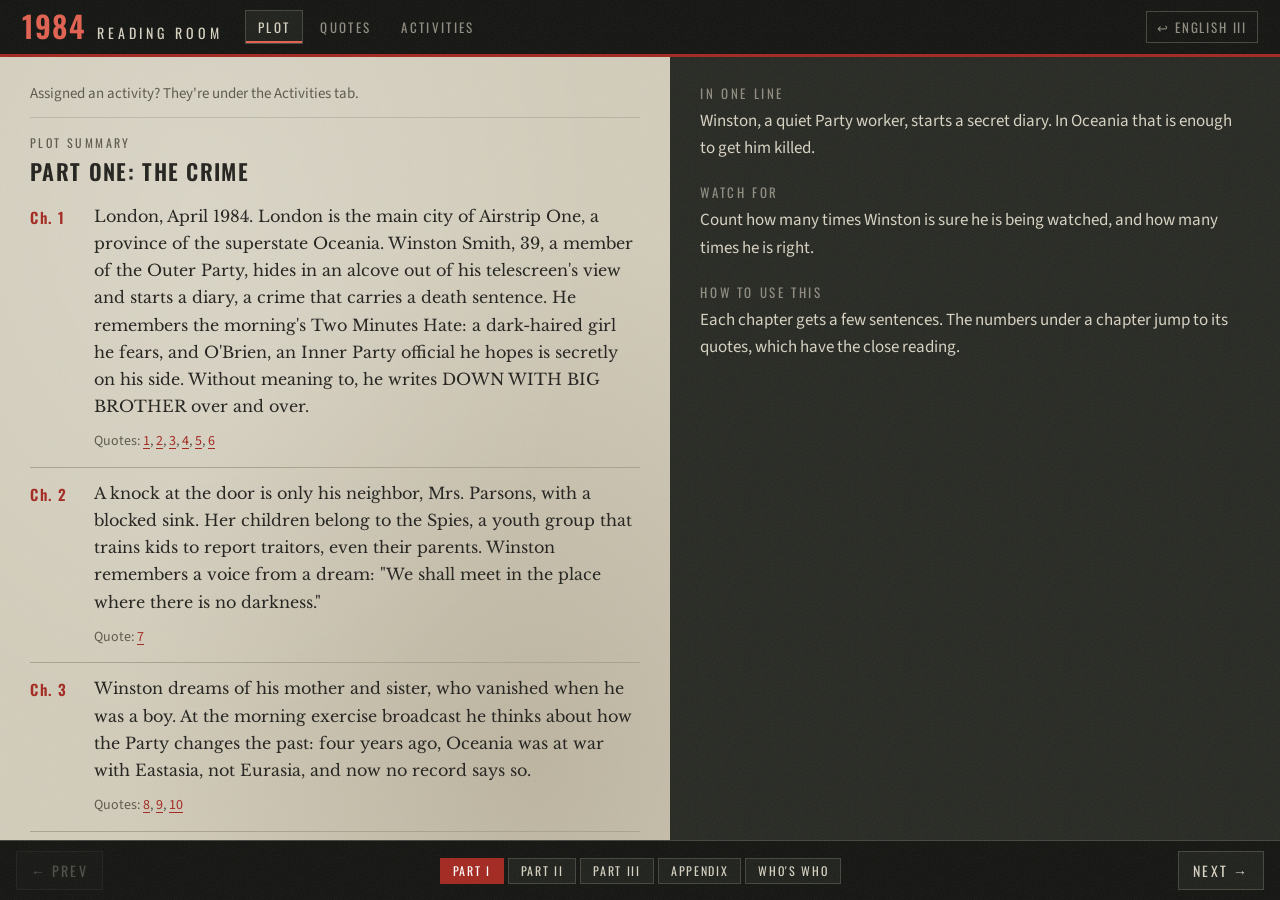
==== commit 53c50aa6: "English III: badges say what each room holds, plain construction notice, 1984 activities cue, 404 UX" ====
--- a/1984/index.html
+++ b/1984/index.html
@@ -68,6 +68,7 @@
   .left p { margin: 0 0 14px; }
   .left blockquote { margin: 0 0 14px 20px; padding-left: 14px; border-left: 3px solid var(--paper-rule); font-style: italic; }
   .left h2 { font: 600 22px var(--head); letter-spacing: .06em; text-transform: uppercase; margin: 0 0 16px; color: var(--paper-ink); }
+  .left .acts-cue { font: 400 15px/1.45 var(--sans, system-ui, sans-serif); color: var(--paper-dim); margin: 0 0 16px; padding-bottom: 12px; border-bottom: 1px solid rgba(0,0,0,.12); }
   .left .kicker { font: 400 12px var(--head); letter-spacing: .2em; text-transform: uppercase; color: var(--paper-dim); margin: 0 0 4px; }
   .left .ref { color: var(--red); }
   .screen {
@@ -81,6 +82,22 @@
     background: repeating-linear-gradient(to bottom, rgba(0,0,0,.10) 0 1px, transparent 1px 3px);
     box-shadow: inset 0 0 40px rgba(0,0,0,.45);
   }
+  .screen .zoom { display: block; padding: 0; border: 0; background: none; cursor: zoom-in; }
+  /* full-size picture pop-up */
+  .lightbox { padding: 0; border: 0; background: none; max-width: none; max-height: none; overflow: visible; cursor: zoom-out; }
+  .lightbox::backdrop { background: rgba(10, 10, 8, .92); }
+  .lightbox img {
+    display: block; max-width: calc(100vw - 32px); max-height: calc(100vh - 32px); max-height: calc(100dvh - 32px);
+    padding: 8px; background: #181915; border-radius: 10px;
+    box-shadow: inset 0 0 0 2px #33352e, 0 6px 18px rgba(0,0,0,.35);
+  }
+  .lightbox .close {
+    position: fixed; top: 12px; right: 16px; z-index: 1;
+    font: 400 13px var(--head); letter-spacing: .14em; text-transform: uppercase;
+    color: var(--text); background: var(--dark); border: 1px solid var(--rule); padding: 5px 10px; cursor: pointer;
+  }
+  .lightbox .close:hover { border-color: var(--red-lit); }
+  body:has(.lightbox[open]) { overflow: hidden; }
   /* plot */
   .chap { display: grid; grid-template-columns: 52px 1fr; gap: 0 12px; padding: 12px 0; border-top: 1px solid var(--paper-rule); }
   .chap:first-of-type { border-top: 0; padding-top: 0; }
@@ -174,6 +191,7 @@
     .strip { order: 3; flex-basis: 100%; }
     nav .next { margin-left: auto; }
   }
+::selection{background:#4FCB8B;color:#08140C}
 </style>
 </head>
 <body>
@@ -198,6 +216,11 @@
   <div class="strip" id="strip"></div>
   <button class="step next" id="next">Next &rarr;</button>
 </nav>
+
+<dialog class="lightbox" id="lightbox" aria-label="Picture, full size">
+  <button type="button" class="close">&times; Close</button>
+  <img id="lightbox-img" alt="">
+</dialog>
 
 <script>
 const P1 = "Part One", P2 = "Part Two", P3 = "Part Three";
@@ -675,7 +698,7 @@
 function renderQuote(d, i) {
   $("loc").textContent = d.loc;
   $("who").textContent = d.who || "";
-  let qh = d.img ? `<figure class="screen"><img src="${d.img.src}" alt="${esc(d.img.alt)}"></figure>` : "";
+  let qh = d.img ? `<figure class="screen"><button type="button" class="zoom" title="Click to see the full picture"><img src="${d.img.src}" alt="${esc(d.img.alt)}"></button></figure>` : "";
   qh += d.q.map(p => p.startsWith("<blockquote") ? p : `<p>${p}</p>`).join("");
   $("left").innerHTML = qh;
   let h = note("Context", d.ctx);
@@ -687,16 +710,17 @@
 }
 
 /* ---------- plot ---------- */
+const ACTS_CUE = `<p class="acts-cue">Assigned an activity? They're under the Activities tab.</p>`;
 function renderPlot(d) {
   $("loc").textContent = "";
   $("who").textContent = "";
   if (d.people) {
-    $("left").innerHTML = `<p class="kicker">Characters</p><h2>Who's Who</h2><dl class="ppl">` +
+    $("left").innerHTML = ACTS_CUE + `<p class="kicker">Characters</p><h2>Who's Who</h2><dl class="ppl">` +
       d.people.map(([n, t]) => `<dt>${n}</dt><dd>${t}</dd>`).join("") + `</dl>`;
     $("notes").innerHTML = note("Key terms", `<dl>${d.terms.map(([n, t]) => `<dt>${n}</dt><dd>${t}</dd>`).join("")}</dl>`);
     return;
   }
-  $("left").innerHTML = `<p class="kicker">Plot summary</p><h2>${d.title}</h2>` + d.ch.map(c =>
+  $("left").innerHTML = ACTS_CUE + `<p class="kicker">Plot summary</p><h2>${d.title}</h2>` + d.ch.map(c =>
     `<div class="chap"><span class="cn">${c.n ? "Ch. " + c.n : "&sect;"}</span><div><p>${c.t}</p>${c.q ? `<span class="qs">${c.q.length > 1 ? "Quotes" : "Quote"}: ${qrefs(c.q)}</span>` : ""}</div></div>`).join("");
   $("notes").innerHTML = note("In one line", d.line) + note("Watch for", d.watch) +
     note("How to use this", `Each chapter gets a few sentences. The numbers under a chapter jump to its quotes, which have the close reading.`);
@@ -832,6 +856,7 @@
 });
 document.addEventListener("input", e => { const k = e.target.dataset && e.target.dataset.save; if (k) store.set(k, e.target.value); });
 document.addEventListener("keydown", e => {
+  if ($("lightbox").open) return;
   if (e.target.matches("textarea, input")) {
     if (e.key === "Enter" && e.target.matches("input[data-save^='newspeak:']")) checkNewspeak(+e.target.dataset.save.split(":")[1]);
     return;
@@ -842,6 +867,17 @@
 });
 $("prev").onclick = () => { idx[view]--; render(); };
 $("next").onclick = () => { idx[view]++; render(); };
+
+/* ---------- full-size picture ---------- */
+$("left").addEventListener("click", e => {
+  const z = e.target.closest(".zoom");
+  if (!z) return;
+  const img = z.querySelector("img"), big = $("lightbox-img");
+  big.src = img.src; big.alt = img.alt;
+  $("lightbox").showModal();
+});
+$("lightbox").addEventListener("click", () => $("lightbox").close());
+$("lightbox").addEventListener("close", () => { const z = $("left").querySelector(".zoom"); if (z) z.focus(); });
 
 (function start() {
   const h = location.hash;
